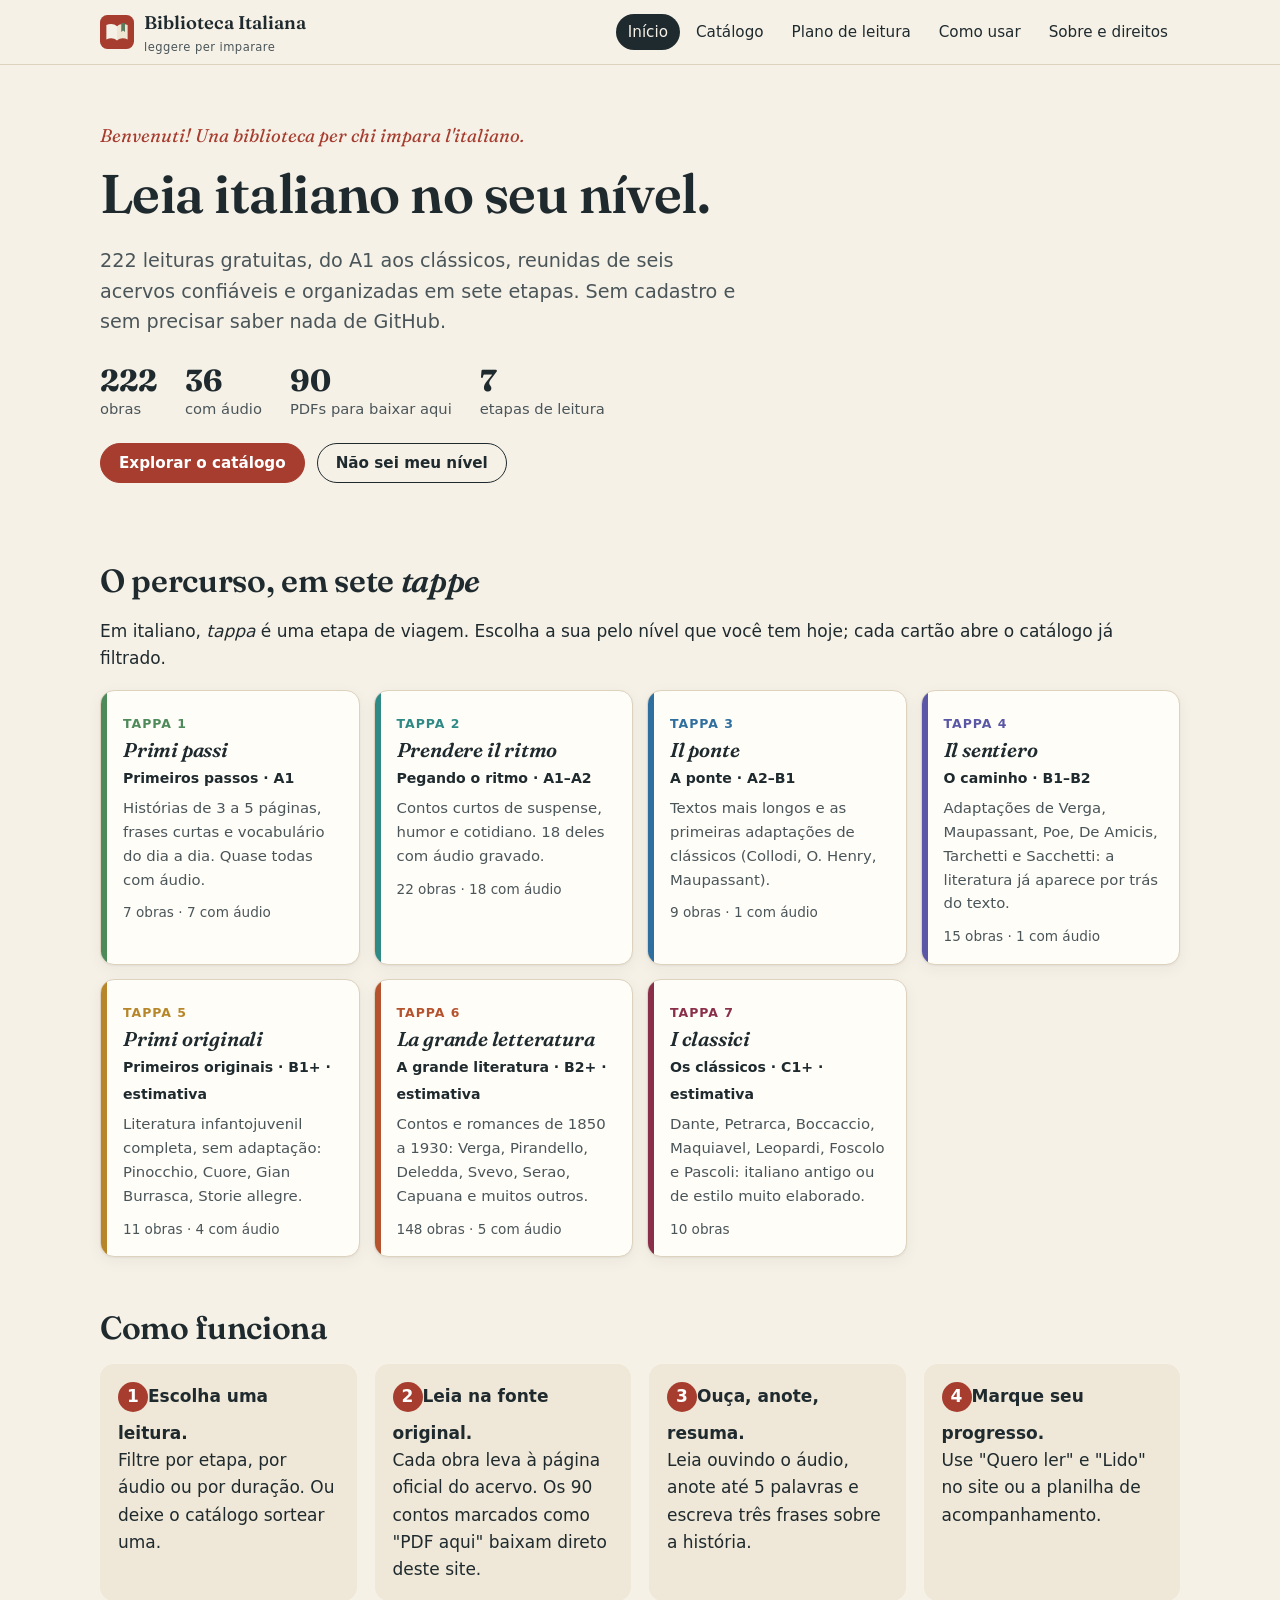
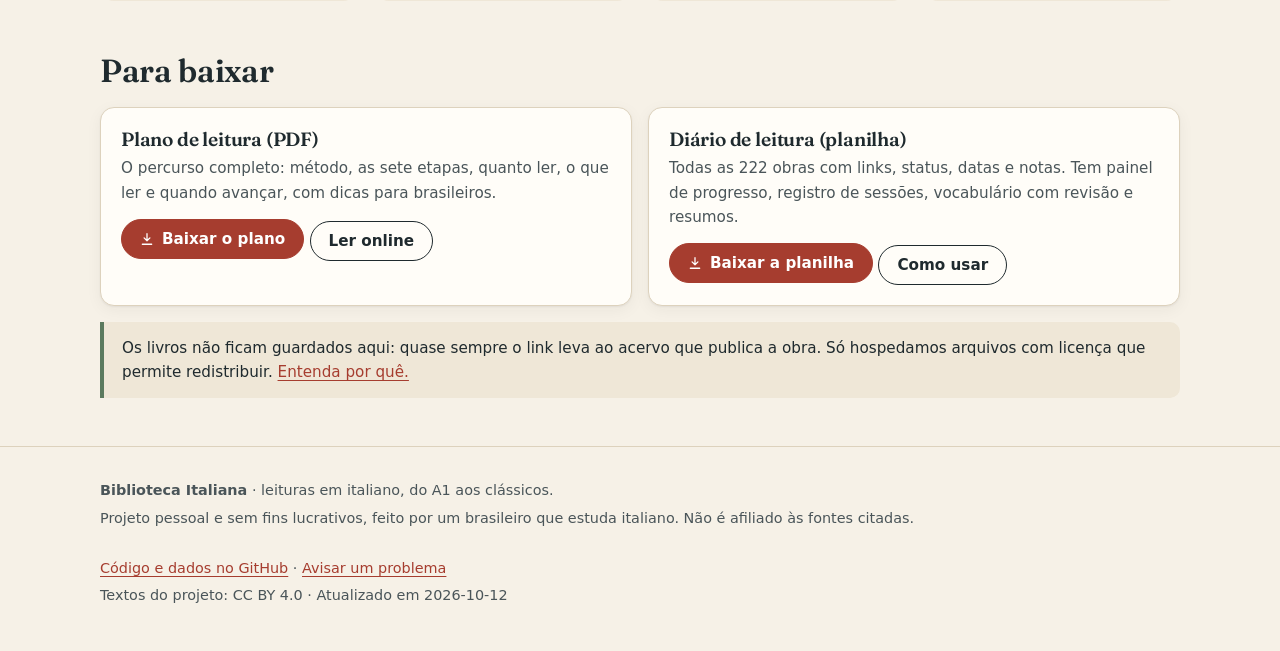
==== docs/index.html @ 82553e92 "feat: launch biblioteca italiana v1 Static catalog site (GitHub Pages, docs/), reading plan PDF, rea" ====
<!doctype html>
<html lang="pt-BR">
<head>
<meta charset="utf-8">
<meta name="viewport" content="width=device-width, initial-scale=1">
<title>Biblioteca Italiana — leituras em italiano por nível, do A1 aos clássicos</title>
<meta name="description" content="222 leituras gratuitas em italiano organizadas por nível (A1 a C1): histórias graduadas com áudio, contos e clássicos. Com plano de leitura em PDF e planilha de acompanhamento.">
<link rel="canonical" href="https://oaleffemanuel.github.io/biblioteca-italiana/">
<meta property="og:type" content="website">
<meta property="og:site_name" content="Biblioteca Italiana">
<meta property="og:title" content="Biblioteca Italiana — leituras em italiano por nível, do A1 aos clássicos">
<meta property="og:description" content="222 leituras gratuitas em italiano organizadas por nível (A1 a C1): histórias graduadas com áudio, contos e clássicos. Com plano de leitura em PDF e planilha de acompanhamento.">
<meta property="og:url" content="https://oaleffemanuel.github.io/biblioteca-italiana/">
<meta property="og:image" content="https://oaleffemanuel.github.io/biblioteca-italiana/assets/og.png">
<meta property="og:locale" content="pt_BR">
<meta name="twitter:card" content="summary_large_image">
<meta name="theme-color" content="#a63d2f">
<link rel="icon" href="assets/favicon.svg" type="image/svg+xml">
<link rel="preconnect" href="https://fonts.googleapis.com">
<link rel="preconnect" href="https://fonts.gstatic.com" crossorigin>
<link href="https://fonts.googleapis.com/css2?family=Fraunces:ital,opsz,wght@0,9..144,500;0,9..144,600;1,9..144,500;1,9..144,600&display=swap" rel="stylesheet">
<link rel="stylesheet" href="assets/style.css?v=58486e6b">
<script type="application/ld+json">{"@context": "https://schema.org", "@type": "WebSite", "name": "Biblioteca Italiana", "url": "https://oaleffemanuel.github.io/biblioteca-italiana/", "inLanguage": "pt-BR", "description": "Catálogo gratuito de leituras em italiano organizadas por nível, do A1 à literatura clássica."}</script>
</head>
<body>
<a class="skip" href="#conteudo">Pular para o conteúdo</a>
<header class="site-header"><div class="wrap">
<a class="brand" href="index.html"><img src="assets/favicon.svg" alt="" width="34" height="34"><span>Biblioteca Italiana<small>leggere per imparare</small></span></a>
<nav class="nav" aria-label="Principal"><a href="index.html" aria-current="page">Início</a><a href="catalogo.html">Catálogo</a><a href="plano.html">Plano de leitura</a><a href="guia.html">Como usar</a><a href="sobre.html">Sobre e direitos</a></nav>
</div></header>
<main id="conteudo">
<section class="hero"><div class="wrap">
<p class="kicker">Benvenuti! Una biblioteca per chi impara l'italiano.</p>
<h1>Leia italiano no seu nível.</h1>
<p class="lead">222 leituras gratuitas, do A1 aos clássicos, reunidas de seis acervos confiáveis e organizadas em sete etapas. Sem cadastro e sem precisar saber nada de GitHub.</p>
<ul class="stats"><li><b>222</b>obras</li><li><b>36</b>com áudio</li><li><b>90</b>PDFs para baixar aqui</li><li><b>7</b>etapas de leitura</li></ul>
<div class="cta"><a class="btn accent" href="catalogo.html">Explorar o catálogo</a><a class="btn ghost" href="plano.html#onde-comecar">Não sei meu nível</a></div>
</div></section>
<section class="wrap"><h2>O percurso, em sete <i>tappe</i></h2>
<p>Em italiano, <i>tappa</i> é uma etapa de viagem. Escolha a sua pelo nível que você tem hoje; cada cartão abre o catálogo já filtrado.</p>
<div class="tappe"><a class="tappa c1" href="catalogo.html?tappa=1"><span class="num">Tappa 1</span><h3>Primi passi</h3><span class="lvl">Primeiros passos · A1</span><p>Histórias de 3 a 5 páginas, frases curtas e vocabulário do dia a dia. Quase todas com áudio.</p><div class="count">7 obras · 7 com áudio</div></a><a class="tappa c2" href="catalogo.html?tappa=2"><span class="num">Tappa 2</span><h3>Prendere il ritmo</h3><span class="lvl">Pegando o ritmo · A1–A2</span><p>Contos curtos de suspense, humor e cotidiano. 18 deles com áudio gravado.</p><div class="count">22 obras · 18 com áudio</div></a><a class="tappa c3" href="catalogo.html?tappa=3"><span class="num">Tappa 3</span><h3>Il ponte</h3><span class="lvl">A ponte · A2–B1</span><p>Textos mais longos e as primeiras adaptações de clássicos (Collodi, O. Henry, Maupassant).</p><div class="count">9 obras · 1 com áudio</div></a><a class="tappa c4" href="catalogo.html?tappa=4"><span class="num">Tappa 4</span><h3>Il sentiero</h3><span class="lvl">O caminho · B1–B2</span><p>Adaptações de Verga, Maupassant, Poe, De Amicis, Tarchetti e Sacchetti: a literatura já aparece por trás do texto.</p><div class="count">15 obras · 1 com áudio</div></a><a class="tappa c5" href="catalogo.html?tappa=5"><span class="num">Tappa 5</span><h3>Primi originali</h3><span class="lvl">Primeiros originais · B1+ · estimativa</span><p>Literatura infantojuvenil completa, sem adaptação: Pinocchio, Cuore, Gian Burrasca, Storie allegre.</p><div class="count">11 obras · 4 com áudio</div></a><a class="tappa c6" href="catalogo.html?tappa=6"><span class="num">Tappa 6</span><h3>La grande letteratura</h3><span class="lvl">A grande literatura · B2+ · estimativa</span><p>Contos e romances de 1850 a 1930: Verga, Pirandello, Deledda, Svevo, Serao, Capuana e muitos outros.</p><div class="count">148 obras · 5 com áudio</div></a><a class="tappa c7" href="catalogo.html?tappa=7"><span class="num">Tappa 7</span><h3>I classici</h3><span class="lvl">Os clássicos · C1+ · estimativa</span><p>Dante, Petrarca, Boccaccio, Maquiavel, Leopardi, Foscolo e Pascoli: italiano antigo ou de estilo muito elaborado.</p><div class="count">10 obras</div></a></div>
</section>
<section class="wrap"><h2>Como funciona</h2>
<ol class="steps">
<li><b>Escolha uma leitura.</b><br>Filtre por etapa, por áudio ou por duração. Ou deixe o catálogo sortear uma.</li>
<li><b>Leia na fonte original.</b><br>Cada obra leva à página oficial do acervo. Os 90 contos marcados como "PDF aqui" baixam direto deste site.</li>
<li><b>Ouça, anote, resuma.</b><br>Leia ouvindo o áudio, anote até 5 palavras e escreva três frases sobre a história.</li>
<li><b>Marque seu progresso.</b><br>Use "Quero ler" e "Lido" no site ou a planilha de acompanhamento.</li>
</ol></section>
<section class="wrap"><h2>Para baixar</h2>
<div class="downloads">
<div class="dl"><h3>Plano de leitura (PDF)</h3><p>O percurso completo: método, as sete etapas, quanto ler, o que ler e quando avançar, com dicas para brasileiros.</p><a class="btn accent" href="downloads/plano-de-leitura-biblioteca-italiana.pdf" download><svg aria-hidden="true" width="14" height="14" viewBox="0 0 24 24" fill="none" stroke="currentColor" stroke-width="2.2" stroke-linecap="round"><path d="M12 3v12m0 0-5-5m5 5 5-5M4 21h16"/></svg> Baixar o plano</a> <a class="btn ghost" href="plano.html">Ler online</a></div>
<div class="dl"><h3>Diário de leitura (planilha)</h3><p>Todas as 222 obras com links, status, datas e notas. Tem painel de progresso, registro de sessões, vocabulário com revisão e resumos.</p><a class="btn accent" href="downloads/diario-de-leitura-biblioteca-italiana.xlsx" download><svg aria-hidden="true" width="14" height="14" viewBox="0 0 24 24" fill="none" stroke="currentColor" stroke-width="2.2" stroke-linecap="round"><path d="M12 3v12m0 0-5-5m5 5 5-5M4 21h16"/></svg> Baixar a planilha</a> <a class="btn ghost" href="guia.html#planilha">Como usar</a></div>
</div>
<p class="note">Os livros não ficam guardados aqui: quase sempre o link leva ao acervo que publica a obra. Só hospedamos arquivos com licença que permite redistribuir. <a href="sobre.html#direitos">Entenda por quê.</a></p>
</section>
</main>
<footer class="site-footer"><div class="wrap">
<div><p><b>Biblioteca Italiana</b> · leituras em italiano, do A1 aos clássicos.</p>
<p>Projeto pessoal e sem fins lucrativos, feito por um brasileiro que estuda italiano. Não é afiliado às fontes citadas.</p></div>
<div><p><a href="https://github.com/oaleffemanuel/biblioteca-italiana">Código e dados no GitHub</a> · <a href="https://github.com/oaleffemanuel/biblioteca-italiana/issues">Avisar um problema</a></p>
<p>Textos do projeto: CC BY 4.0 · Atualizado em 2026-10-12</p></div>
</div></footer>
<script src="assets/app.js?v=58486e6b" defer></script>
</body>
</html>
---- docs/assets/style.css ----
/* Biblioteca Italiana — carta, inchiostro e terracotta */
:root {
  --paper: #f6f1e7;
  --paper-2: #efe7d7;
  --card: #fffdf8;
  --ink: #1f2a2e;
  --ink-2: #4a5559;
  --line: #ddd2bd;
  --accent: #a63d2f;
  --accent-ink: #fff;
  --green: #5b7a5e;
  --ochre: #b8862a;
  --t1: #4f8a5b; --t2: #2f8a86; --t3: #2f6f9f; --t4: #5a58a6;
  --t5: #b8862a; --t6: #b5532f; --t7: #8a2f4a;
  --radius: 14px;
  --shadow: 0 1px 2px rgba(31, 42, 46, .06), 0 4px 16px rgba(31, 42, 46, .05);
  --serif: "Fraunces", "Iowan Old Style", Georgia, "Times New Roman", serif;
  --sans: system-ui, -apple-system, "Segoe UI", Roboto, "Helvetica Neue", Arial, sans-serif;
  color-scheme: light;
}
@media (prefers-color-scheme: dark) {
  :root {
    --paper: #171c1e; --paper-2: #1e2528; --card: #222a2d; --ink: #ece6da; --ink-2: #b4ada1;
    --line: #36403f; --accent: #e07a5f; --accent-ink: #1a1a1a; --green: #8fb293;
    --t1: #7cc08a; --t2: #5cc2bd; --t3: #6aa8d8; --t4: #9b98e0; --t5: #e0b45a; --t6: #e88a63; --t7: #d77a96;
    color-scheme: dark;
  }
}
* { box-sizing: border-box; }
[hidden] { display: none !important; }
html { scroll-behavior: smooth; }
body { margin: 0; background: var(--paper); color: var(--ink); font: 17px/1.6 var(--sans); -webkit-font-smoothing: antialiased; }
img, svg { max-width: 100%; }
a { color: var(--accent); text-underline-offset: 3px; }
a:hover { text-decoration-thickness: 2px; }
:focus-visible { outline: 3px solid var(--ochre); outline-offset: 2px; border-radius: 6px; }
h1, h2, h3 { font-family: var(--serif); line-height: 1.2; font-weight: 600; letter-spacing: -.01em; }
h1 { font-size: clamp(2.1rem, 5vw, 3.4rem); margin: .2em 0 .3em; }
h2 { font-size: clamp(1.5rem, 3vw, 2rem); margin: 1.6em 0 .5em; }
h3 { font-size: 1.2rem; margin: 0 0 .25em; }
.wrap { max-width: 1120px; margin: 0 auto; padding-inline: 20px; }
.narrow { max-width: 760px; }
.skip { position: absolute; left: -999px; top: 8px; background: var(--ink); color: var(--paper); padding: 8px 14px; border-radius: 8px; z-index: 10; }
.skip:focus { left: 8px; }

/* cabeçalho */
.site-header { border-bottom: 1px solid var(--line); background: color-mix(in srgb, var(--paper) 92%, transparent); position: sticky; top: 0; z-index: 5; backdrop-filter: blur(8px); }
.site-header .wrap { display: flex; align-items: center; gap: 18px; min-height: 64px; flex-wrap: wrap; }
.brand { display: flex; align-items: center; gap: 10px; color: var(--ink); text-decoration: none; font-family: var(--serif); font-weight: 600; font-size: 1.15rem; }
.brand img { width: 34px; height: 34px; }
.brand small { display: block; font-family: var(--sans); font-weight: 400; font-size: .72rem; color: var(--ink-2); letter-spacing: .04em; }
.nav { display: flex; gap: 4px; margin-left: auto; flex-wrap: wrap; }
.nav a { color: var(--ink); text-decoration: none; padding: 6px 12px; border-radius: 999px; font-size: .95rem; }
.nav a:hover { background: var(--paper-2); }
.nav a[aria-current="page"] { background: var(--ink); color: var(--paper); }

/* hero */
.hero { padding: 56px 0 28px; }
.hero .kicker { font-family: var(--serif); font-style: italic; color: var(--accent); font-size: 1.15rem; margin: 0; }
.hero p.lead { font-size: 1.2rem; color: var(--ink-2); max-width: 640px; }
.stats { display: flex; gap: 28px; flex-wrap: wrap; margin: 26px 0 8px; padding: 0; list-style: none; }
.stats li { font-size: .92rem; color: var(--ink-2); }
.stats b { display: block; font-family: var(--serif); font-size: 1.9rem; color: var(--ink); line-height: 1.1; }
.cta { display: flex; gap: 12px; flex-wrap: wrap; margin-top: 22px; }
.btn { display: inline-flex; align-items: center; gap: 8px; padding: 10px 18px; border-radius: 999px; border: 1px solid var(--ink); background: var(--ink); color: var(--paper); text-decoration: none; font: 600 .95rem var(--sans); cursor: pointer; }
.btn:hover { filter: brightness(1.15); }
.btn.ghost { background: transparent; color: var(--ink); }
.btn.accent { background: var(--accent); border-color: var(--accent); color: var(--accent-ink); }
.btn.small { padding: 6px 12px; font-size: .85rem; }

/* tappe (o percurso) */
.tappe { display: grid; grid-template-columns: repeat(auto-fill, minmax(240px, 1fr)); gap: 14px; margin: 18px 0; }
.tappa { position: relative; display: block; padding: 18px 18px 16px 22px; background: var(--card); border: 1px solid var(--line); border-radius: var(--radius); text-decoration: none; color: var(--ink); box-shadow: var(--shadow); overflow: hidden; transition: transform .15s; }
.tappa::before { content: ""; position: absolute; left: 0; top: 0; bottom: 0; width: 6px; background: var(--c); }
.tappa:hover { transform: translateY(-2px); }
.tappa .num { font: 600 .78rem var(--sans); letter-spacing: .08em; text-transform: uppercase; color: var(--c); }
.tappa h3 { font-size: 1.25rem; margin: 2px 0 2px; font-style: italic; }
.tappa .lvl { font-size: .88rem; font-weight: 600; }
.tappa p { margin: .4em 0 0; font-size: .93rem; color: var(--ink-2); }
.tappa .count { margin-top: 10px; font-size: .85rem; color: var(--ink-2); }
.c1 { --c: var(--t1); } .c2 { --c: var(--t2); } .c3 { --c: var(--t3); } .c4 { --c: var(--t4); }
.c5 { --c: var(--t5); } .c6 { --c: var(--t6); } .c7 { --c: var(--t7); }

.steps { display: grid; grid-template-columns: repeat(auto-fit, minmax(220px, 1fr)); gap: 18px; counter-reset: s; padding: 0; list-style: none; }
.steps li { background: var(--paper-2); border-radius: var(--radius); padding: 18px; }
.steps li::before { counter-increment: s; content: counter(s); display: inline-grid; place-items: center; width: 30px; height: 30px; border-radius: 50%; background: var(--accent); color: var(--accent-ink); font-weight: 700; margin-bottom: 8px; }
.downloads { display: grid; grid-template-columns: repeat(auto-fit, minmax(280px, 1fr)); gap: 16px; }
.dl { background: var(--card); border: 1px solid var(--line); border-radius: var(--radius); padding: 20px; box-shadow: var(--shadow); }
.dl h3 { margin-bottom: .3em; }
.dl p { margin: 0 0 14px; color: var(--ink-2); font-size: .95rem; }
.note { background: var(--paper-2); border-left: 4px solid var(--green); padding: 14px 18px; border-radius: 0 10px 10px 0; font-size: .95rem; }
.note.warn { border-color: var(--ochre); }

/* catálogo */
.filters { position: sticky; top: 64px; z-index: 4; background: var(--paper); padding: 14px 0 10px; border-bottom: 1px solid var(--line); }
.search { display: flex; gap: 10px; flex-wrap: wrap; align-items: center; }
.search input[type=search] { flex: 1 1 260px; padding: 11px 16px; border-radius: 999px; border: 1px solid var(--line); background: var(--card); color: var(--ink); font: inherit; }
.search select { padding: 10px 12px; border-radius: 999px; border: 1px solid var(--line); background: var(--card); color: var(--ink); font: inherit; font-size: .92rem; }
.chips { display: flex; gap: 6px; flex-wrap: wrap; margin-top: 10px; }
.chip-btn { border: 1px solid var(--line); background: var(--card); color: var(--ink); padding: 5px 12px; border-radius: 999px; font: 500 .86rem var(--sans); cursor: pointer; }
.chip-btn[aria-pressed="true"] { background: var(--c, var(--ink)); border-color: var(--c, var(--ink)); color: var(--paper); }
.toggles { display: flex; gap: 16px; flex-wrap: wrap; margin-top: 8px; font-size: .9rem; color: var(--ink-2); align-items: center; }
.toggles label { display: inline-flex; gap: 6px; align-items: center; cursor: pointer; }
.result-bar { display: flex; justify-content: space-between; align-items: center; gap: 12px; flex-wrap: wrap; margin: 14px 0; color: var(--ink-2); font-size: .92rem; }
.grid { display: grid; grid-template-columns: repeat(auto-fill, minmax(300px, 1fr)); gap: 14px; padding-bottom: 40px; }
.obra { background: var(--card); border: 1px solid var(--line); border-radius: var(--radius); padding: 16px 16px 14px; display: flex; flex-direction: column; gap: 6px; box-shadow: var(--shadow); }
.obra.flash { outline: 3px solid var(--ochre); }
.obra .top { display: flex; gap: 6px; flex-wrap: wrap; align-items: center; }
.tag { display: inline-flex; align-items: center; gap: 4px; font-size: .76rem; font-weight: 600; padding: 2px 9px; border-radius: 999px; background: var(--paper-2); color: var(--ink-2); }
.tag.t { background: var(--c); color: var(--paper); }
.tag.audio { color: var(--green); }
.tag.dl-tag { color: var(--accent); }
.obra h3 { margin-top: 2px; }
.obra .autor { margin: 0; color: var(--ink-2); font-size: .93rem; }
.obra .meta { margin: 0; font-size: .85rem; color: var(--ink-2); }
.obra .acts { display: flex; gap: 8px; flex-wrap: wrap; margin-top: auto; padding-top: 8px; align-items: center; }
.mark { border: 1px solid var(--line); background: transparent; color: var(--ink-2); border-radius: 999px; padding: 5px 10px; font: 500 .82rem var(--sans); cursor: pointer; }
.mark[aria-pressed="true"] { background: var(--green); border-color: var(--green); color: var(--paper); }
.mark.want[aria-pressed="true"] { background: var(--ochre); border-color: var(--ochre); }
.empty { text-align: center; padding: 40px; color: var(--ink-2); }
.verify { font-size: .8rem; color: var(--ochre); margin: 0; }

/* plano / texto longo */
.prose h2 { border-top: 1px solid var(--line); padding-top: 1.1em; }
.prose table { width: 100%; border-collapse: collapse; font-size: .93rem; margin: 10px 0 18px; }
.prose th, .prose td { text-align: left; padding: 7px 10px; border-bottom: 1px solid var(--line); vertical-align: top; }
.prose th { font-size: .8rem; text-transform: uppercase; letter-spacing: .05em; color: var(--ink-2); }
.table-scroll { overflow-x: auto; }
.tappa-head { display: flex; align-items: baseline; gap: 12px; flex-wrap: wrap; }
.tappa-head .tag { font-size: .85rem; }
.box { background: var(--card); border: 1px solid var(--line); border-radius: var(--radius); padding: 16px 20px; margin: 14px 0; }
.two { display: grid; grid-template-columns: repeat(auto-fit, minmax(260px, 1fr)); gap: 14px; }
details { background: var(--card); border: 1px solid var(--line); border-radius: 10px; padding: 12px 16px; margin: 8px 0; }
summary { cursor: pointer; font-weight: 600; }

footer.site-footer { border-top: 1px solid var(--line); margin-top: 48px; padding: 28px 0 40px; color: var(--ink-2); font-size: .9rem; }
footer .wrap { display: flex; justify-content: space-between; gap: 18px; flex-wrap: wrap; }
footer p { margin: .3em 0; }

@media (max-width: 640px) {
  body { font-size: 16px; }
  .site-header { position: static; }
  .filters { top: 0; }
  .nav { margin-left: 0; width: 100%; overflow-x: auto; flex-wrap: nowrap; padding-bottom: 8px; }
  .hero { padding-top: 32px; }
}
@media (prefers-reduced-motion: reduce) { * { transition: none !important; scroll-behavior: auto !important; } }
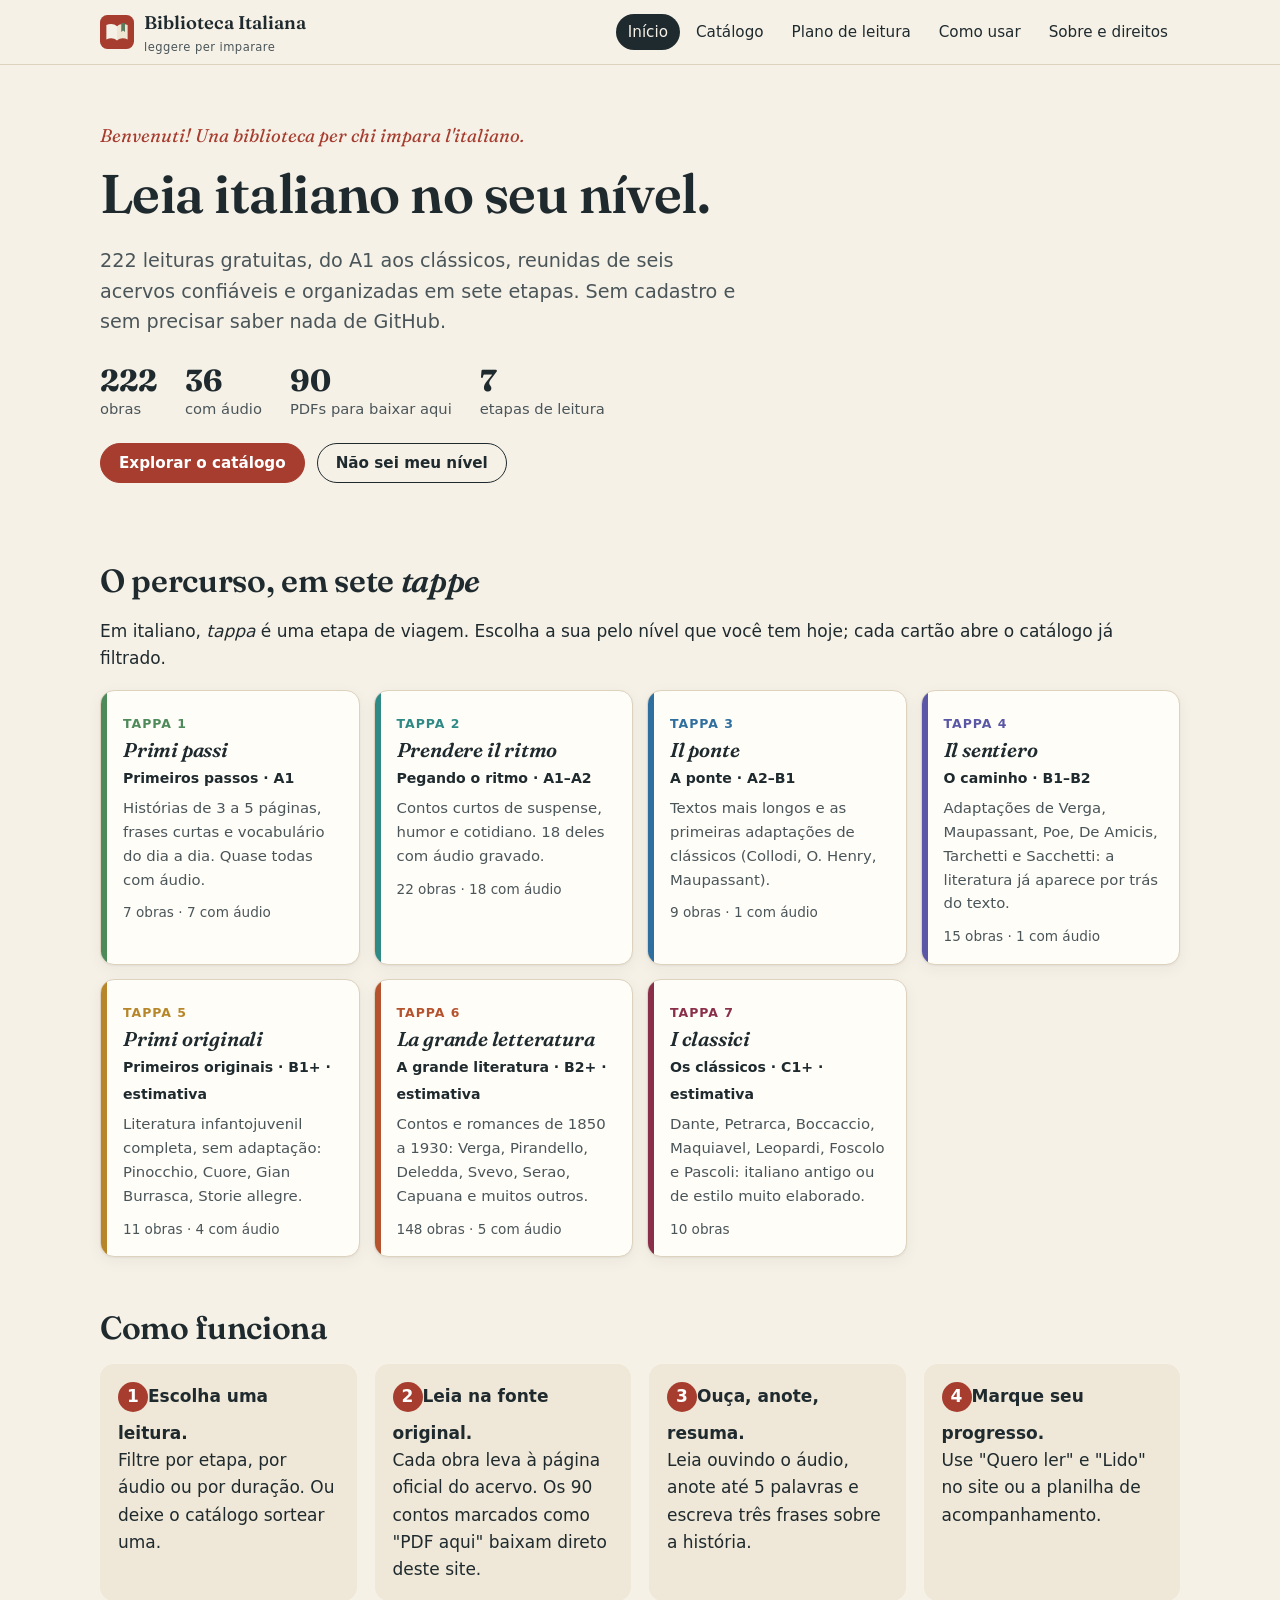
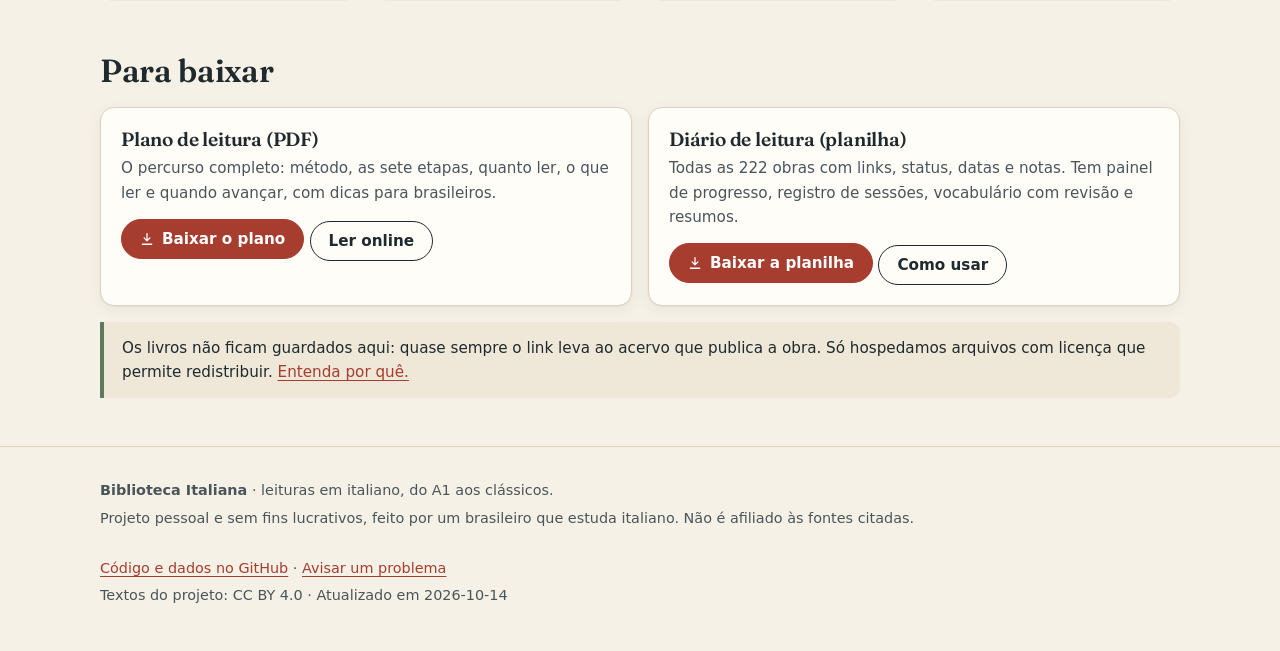
==== commit 25ffff80: "fix(mobile): menu, filtros recolhíveis e rolagem do catálogo No celular, o bloco de filtros era stic" ====
--- a/docs/index.html
+++ b/docs/index.html
@@ -6,11 +6,11 @@
 <title>Biblioteca Italiana — leituras em italiano por nível, do A1 aos clássicos</title>
 <meta name="description" content="222 leituras gratuitas em italiano organizadas por nível (A1 a C1): histórias graduadas com áudio, contos e clássicos. Com plano de leitura em PDF e planilha de acompanhamento.">
 <link rel="canonical" href="https://oaleffemanuel.github.io/biblioteca-italiana/">
+<meta property="og:url" content="https://oaleffemanuel.github.io/biblioteca-italiana/">
 <meta property="og:type" content="website">
 <meta property="og:site_name" content="Biblioteca Italiana">
 <meta property="og:title" content="Biblioteca Italiana — leituras em italiano por nível, do A1 aos clássicos">
 <meta property="og:description" content="222 leituras gratuitas em italiano organizadas por nível (A1 a C1): histórias graduadas com áudio, contos e clássicos. Com plano de leitura em PDF e planilha de acompanhamento.">
-<meta property="og:url" content="https://oaleffemanuel.github.io/biblioteca-italiana/">
 <meta property="og:image" content="https://oaleffemanuel.github.io/biblioteca-italiana/assets/og.png">
 <meta property="og:locale" content="pt_BR">
 <meta name="twitter:card" content="summary_large_image">
@@ -19,14 +19,15 @@
 <link rel="preconnect" href="https://fonts.googleapis.com">
 <link rel="preconnect" href="https://fonts.gstatic.com" crossorigin>
 <link href="https://fonts.googleapis.com/css2?family=Fraunces:ital,opsz,wght@0,9..144,500;0,9..144,600;1,9..144,500;1,9..144,600&display=swap" rel="stylesheet">
-<link rel="stylesheet" href="assets/style.css?v=58486e6b">
+<link rel="stylesheet" href="assets/style.css?v=c2ec0303">
 <script type="application/ld+json">{"@context": "https://schema.org", "@type": "WebSite", "name": "Biblioteca Italiana", "url": "https://oaleffemanuel.github.io/biblioteca-italiana/", "inLanguage": "pt-BR", "description": "Catálogo gratuito de leituras em italiano organizadas por nível, do A1 à literatura clássica."}</script>
 </head>
 <body>
 <a class="skip" href="#conteudo">Pular para o conteúdo</a>
 <header class="site-header"><div class="wrap">
-<a class="brand" href="index.html"><img src="assets/favicon.svg" alt="" width="34" height="34"><span>Biblioteca Italiana<small>leggere per imparare</small></span></a>
-<nav class="nav" aria-label="Principal"><a href="index.html" aria-current="page">Início</a><a href="catalogo.html">Catálogo</a><a href="plano.html">Plano de leitura</a><a href="guia.html">Como usar</a><a href="sobre.html">Sobre e direitos</a></nav>
+<a class="brand" href="./"><img src="assets/favicon.svg" alt="" width="34" height="34"><span>Biblioteca Italiana<small>leggere per imparare</small></span></a>
+<button class="nav-toggle" type="button" id="nav-toggle" aria-expanded="false" aria-controls="menu" hidden>Menu</button>
+<nav class="nav" id="menu" aria-label="Principal"><a href="./" aria-current="page">Início</a><a href="catalogo.html">Catálogo</a><a href="plano.html">Plano de leitura</a><a href="guia.html">Como usar</a><a href="sobre.html">Sobre e direitos</a></nav>
 </div></header>
 <main id="conteudo">
 <section class="hero"><div class="wrap">
@@ -59,8 +60,8 @@
 <div><p><b>Biblioteca Italiana</b> · leituras em italiano, do A1 aos clássicos.</p>
 <p>Projeto pessoal e sem fins lucrativos, feito por um brasileiro que estuda italiano. Não é afiliado às fontes citadas.</p></div>
 <div><p><a href="https://github.com/oaleffemanuel/biblioteca-italiana">Código e dados no GitHub</a> · <a href="https://github.com/oaleffemanuel/biblioteca-italiana/issues">Avisar um problema</a></p>
-<p>Textos do projeto: CC BY 4.0 · Atualizado em 2026-10-12</p></div>
+<p>Textos do projeto: CC BY 4.0 · Atualizado em 2026-10-14</p></div>
 </div></footer>
-<script src="assets/app.js?v=58486e6b" defer></script>
+<script src="assets/app.js?v=c2ec0303" defer></script>
 </body>
 </html>
--- a/docs/assets/style.css
+++ b/docs/assets/style.css
@@ -31,6 +31,7 @@
 html { scroll-behavior: smooth; }
 body { margin: 0; background: var(--paper); color: var(--ink); font: 17px/1.6 var(--sans); -webkit-font-smoothing: antialiased; }
 img, svg { max-width: 100%; }
+p, li, td, th, h1, h2, h3 { overflow-wrap: break-word; }
 a { color: var(--accent); text-underline-offset: 3px; }
 a:hover { text-decoration-thickness: 2px; }
 :focus-visible { outline: 3px solid var(--ochre); outline-offset: 2px; border-radius: 6px; }
@@ -53,6 +54,7 @@
 .nav a { color: var(--ink); text-decoration: none; padding: 6px 12px; border-radius: 999px; font-size: .95rem; }
 .nav a:hover { background: var(--paper-2); }
 .nav a[aria-current="page"] { background: var(--ink); color: var(--paper); }
+.nav-toggle, .filters-toggle { display: none; }
 
 /* hero */
 .hero { padding: 56px 0 28px; }
@@ -69,7 +71,7 @@
 .btn.small { padding: 6px 12px; font-size: .85rem; }
 
 /* tappe (o percurso) */
-.tappe { display: grid; grid-template-columns: repeat(auto-fill, minmax(240px, 1fr)); gap: 14px; margin: 18px 0; }
+.tappe { display: grid; grid-template-columns: repeat(auto-fill, minmax(min(240px, 100%), 1fr)); gap: 14px; margin: 18px 0; }
 .tappa { position: relative; display: block; padding: 18px 18px 16px 22px; background: var(--card); border: 1px solid var(--line); border-radius: var(--radius); text-decoration: none; color: var(--ink); box-shadow: var(--shadow); overflow: hidden; transition: transform .15s; }
 .tappa::before { content: ""; position: absolute; left: 0; top: 0; bottom: 0; width: 6px; background: var(--c); }
 .tappa:hover { transform: translateY(-2px); }
@@ -81,10 +83,10 @@
 .c1 { --c: var(--t1); } .c2 { --c: var(--t2); } .c3 { --c: var(--t3); } .c4 { --c: var(--t4); }
 .c5 { --c: var(--t5); } .c6 { --c: var(--t6); } .c7 { --c: var(--t7); }
 
-.steps { display: grid; grid-template-columns: repeat(auto-fit, minmax(220px, 1fr)); gap: 18px; counter-reset: s; padding: 0; list-style: none; }
+.steps { display: grid; grid-template-columns: repeat(auto-fit, minmax(min(220px, 100%), 1fr)); gap: 18px; counter-reset: s; padding: 0; list-style: none; }
 .steps li { background: var(--paper-2); border-radius: var(--radius); padding: 18px; }
 .steps li::before { counter-increment: s; content: counter(s); display: inline-grid; place-items: center; width: 30px; height: 30px; border-radius: 50%; background: var(--accent); color: var(--accent-ink); font-weight: 700; margin-bottom: 8px; }
-.downloads { display: grid; grid-template-columns: repeat(auto-fit, minmax(280px, 1fr)); gap: 16px; }
+.downloads { display: grid; grid-template-columns: repeat(auto-fit, minmax(min(280px, 100%), 1fr)); gap: 16px; }
 .dl { background: var(--card); border: 1px solid var(--line); border-radius: var(--radius); padding: 20px; box-shadow: var(--shadow); }
 .dl h3 { margin-bottom: .3em; }
 .dl p { margin: 0 0 14px; color: var(--ink-2); font-size: .95rem; }
@@ -102,7 +104,7 @@
 .toggles { display: flex; gap: 16px; flex-wrap: wrap; margin-top: 8px; font-size: .9rem; color: var(--ink-2); align-items: center; }
 .toggles label { display: inline-flex; gap: 6px; align-items: center; cursor: pointer; }
 .result-bar { display: flex; justify-content: space-between; align-items: center; gap: 12px; flex-wrap: wrap; margin: 14px 0; color: var(--ink-2); font-size: .92rem; }
-.grid { display: grid; grid-template-columns: repeat(auto-fill, minmax(300px, 1fr)); gap: 14px; padding-bottom: 40px; }
+.grid { display: grid; grid-template-columns: repeat(auto-fill, minmax(min(300px, 100%), 1fr)); gap: 14px; padding-bottom: 40px; }
 .obra { background: var(--card); border: 1px solid var(--line); border-radius: var(--radius); padding: 16px 16px 14px; display: flex; flex-direction: column; gap: 6px; box-shadow: var(--shadow); }
 .obra.flash { outline: 3px solid var(--ochre); }
 .obra .top { display: flex; gap: 6px; flex-wrap: wrap; align-items: center; }
@@ -129,7 +131,7 @@
 .tappa-head { display: flex; align-items: baseline; gap: 12px; flex-wrap: wrap; }
 .tappa-head .tag { font-size: .85rem; }
 .box { background: var(--card); border: 1px solid var(--line); border-radius: var(--radius); padding: 16px 20px; margin: 14px 0; }
-.two { display: grid; grid-template-columns: repeat(auto-fit, minmax(260px, 1fr)); gap: 14px; }
+.two { display: grid; grid-template-columns: repeat(auto-fit, minmax(min(260px, 100%), 1fr)); gap: 14px; }
 details { background: var(--card); border: 1px solid var(--line); border-radius: 10px; padding: 12px 16px; margin: 8px 0; }
 summary { cursor: pointer; font-weight: 600; }
 
@@ -137,11 +139,40 @@
 footer .wrap { display: flex; justify-content: space-between; gap: 18px; flex-wrap: wrap; }
 footer p { margin: .3em 0; }
 
+/* toque: sem efeito de hover preso e sem animação de elevação */
+@media (hover: none) { .tappa:hover { transform: none; } }
+
+/* telas estreitas: menu em lista, filtros fora do fluxo fixo, alvos de toque de 40 px ou mais */
 @media (max-width: 640px) {
   body { font-size: 16px; }
-  .site-header { position: static; }
-  .filters { top: 0; }
-  .nav { margin-left: 0; width: 100%; overflow-x: auto; flex-wrap: nowrap; padding-bottom: 8px; }
+  .wrap { padding-inline: 16px; }
+  .site-header { position: static; backdrop-filter: none; }
+  .site-header .wrap { gap: 10px; min-height: 60px; }
+  .brand { flex: 1; min-width: 0; font-size: 1.05rem; }
+  .nav-toggle { display: inline-flex; align-items: center; justify-content: center; min-height: 44px; min-width: 44px; padding: 0 14px; border: 1px solid var(--line); border-radius: var(--radius); background: var(--card); color: var(--ink); font: 600 .95rem var(--sans); cursor: pointer; }
+  .nav-toggle[aria-expanded="true"] { background: var(--ink); color: var(--paper); border-color: var(--ink); }
+  .nav { width: 100%; margin: 0 0 10px; flex-direction: column; gap: 0; border: 1px solid var(--line); border-radius: var(--radius); background: var(--card); overflow: hidden; }
+  .nav.closed { display: none; }
+  .nav a { display: block; padding: 13px 16px; min-height: 48px; border-radius: 0; border-top: 1px solid var(--line); font-size: 1rem; }
+  .nav a:first-child { border-top: 0; }
+  .nav a:hover { background: var(--paper-2); }
+  .nav a[aria-current="page"] { background: var(--paper-2); color: var(--ink); font-weight: 600; box-shadow: inset 4px 0 var(--accent); }
   .hero { padding-top: 32px; }
+  .stats { gap: 18px 24px; }
+  .btn { min-height: 44px; }
+  .btn.small, .mark { min-height: 40px; padding: 8px 14px; }
+  .filters { position: static; padding: 12px 0 10px; }
+  .search input[type=search] { flex: 1 1 100%; min-height: 44px; }
+  .search select { flex: 1 1 40%; min-height: 44px; }
+  .filters-toggle { display: inline-flex; align-items: center; justify-content: center; width: 100%; min-height: 44px; margin-top: 10px; padding: 0 14px; border: 1px solid var(--line); border-radius: 999px; background: var(--card); color: var(--ink); font: 600 .92rem var(--sans); cursor: pointer; }
+  .filters-toggle[aria-expanded="true"] { background: var(--paper-2); }
+  .filters-more.closed { display: none; }
+  .chip-btn { min-height: 40px; padding: 8px 14px; }
+  .toggles { gap: 8px 16px; }
+  .toggles label { min-height: 40px; }
+  .toggles input[type=checkbox] { width: 20px; height: 20px; margin: 0; }
+  .result-bar { align-items: flex-start; }
+  .result-bar > span:last-child { display: flex; gap: 8px; flex-wrap: wrap; }
+  .obra .acts { gap: 8px; }
 }
 @media (prefers-reduced-motion: reduce) { * { transition: none !important; scroll-behavior: auto !important; } }
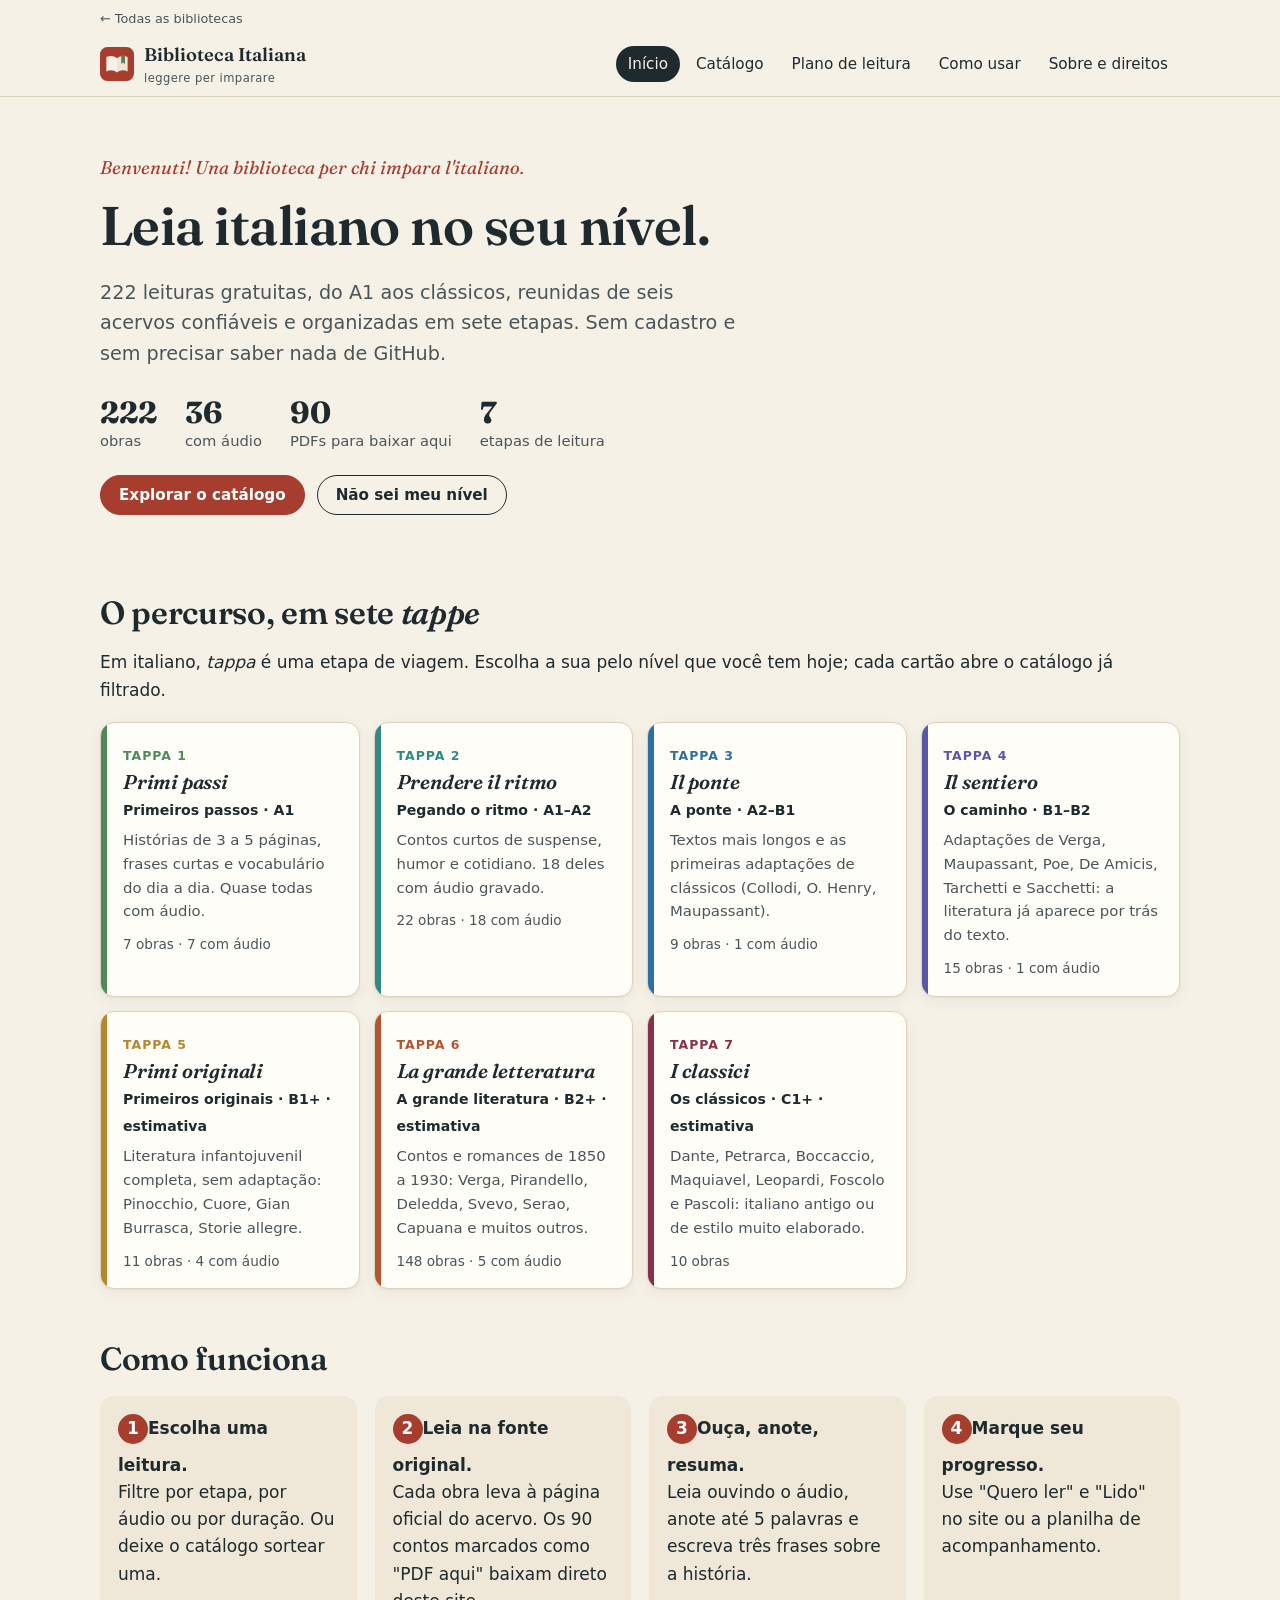
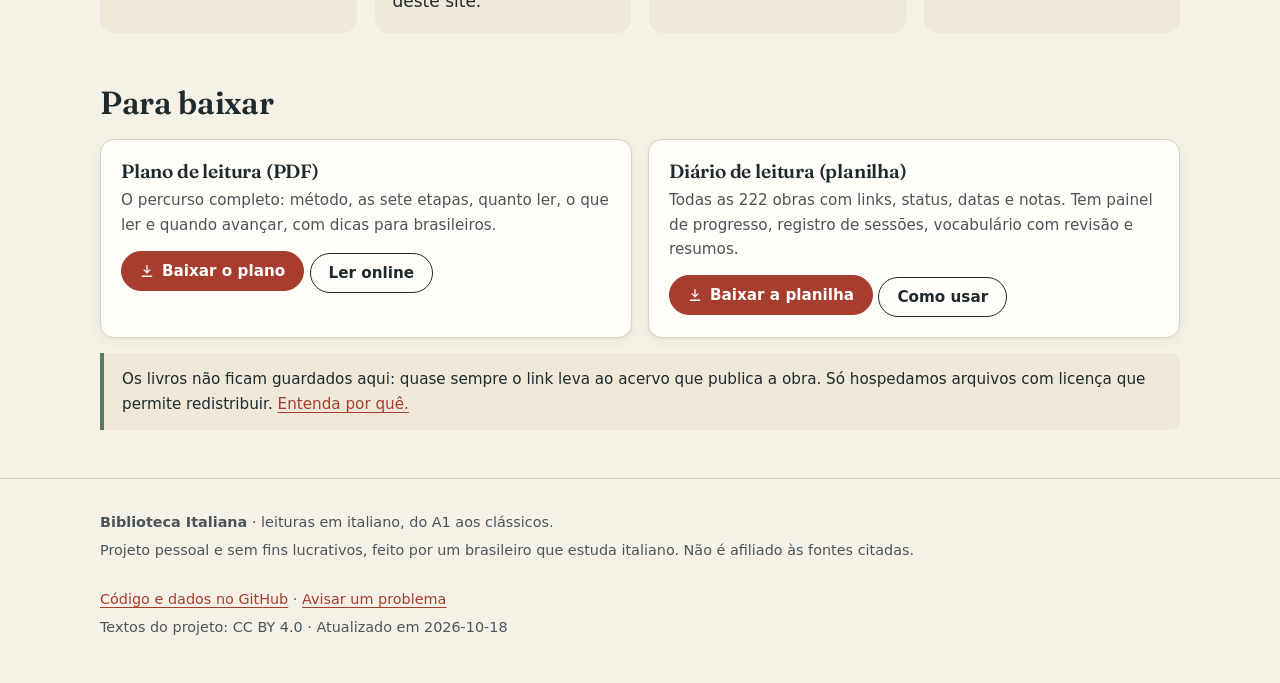
==== commit e62d6ba4: "feat(nav): link to the libraries portal Add a discreet '← Todas as bibliotecas' link to https://lg.k" ====
--- a/docs/index.html
+++ b/docs/index.html
@@ -19,12 +19,14 @@
 <link rel="preconnect" href="https://fonts.googleapis.com">
 <link rel="preconnect" href="https://fonts.gstatic.com" crossorigin>
 <link href="https://fonts.googleapis.com/css2?family=Fraunces:ital,opsz,wght@0,9..144,500;0,9..144,600;1,9..144,500;1,9..144,600&display=swap" rel="stylesheet">
-<link rel="stylesheet" href="assets/style.css?v=c2ec0303">
+<link rel="stylesheet" href="assets/style.css?v=39a68578">
 <script type="application/ld+json">{"@context": "https://schema.org", "@type": "WebSite", "name": "Biblioteca Italiana", "url": "https://oaleffemanuel.github.io/biblioteca-italiana/", "inLanguage": "pt-BR", "description": "Catálogo gratuito de leituras em italiano organizadas por nível, do A1 à literatura clássica."}</script>
 </head>
 <body>
 <a class="skip" href="#conteudo">Pular para o conteúdo</a>
-<header class="site-header"><div class="wrap">
+<header class="site-header">
+<div class="eco"><a href="https://lg.korium.co/">← Todas as bibliotecas</a></div>
+<div class="wrap">
 <a class="brand" href="./"><img src="assets/favicon.svg" alt="" width="34" height="34"><span>Biblioteca Italiana<small>leggere per imparare</small></span></a>
 <button class="nav-toggle" type="button" id="nav-toggle" aria-expanded="false" aria-controls="menu" hidden>Menu</button>
 <nav class="nav" id="menu" aria-label="Principal"><a href="./" aria-current="page">Início</a><a href="catalogo.html">Catálogo</a><a href="plano.html">Plano de leitura</a><a href="guia.html">Como usar</a><a href="sobre.html">Sobre e direitos</a></nav>
@@ -60,8 +62,8 @@
 <div><p><b>Biblioteca Italiana</b> · leituras em italiano, do A1 aos clássicos.</p>
 <p>Projeto pessoal e sem fins lucrativos, feito por um brasileiro que estuda italiano. Não é afiliado às fontes citadas.</p></div>
 <div><p><a href="https://github.com/oaleffemanuel/biblioteca-italiana">Código e dados no GitHub</a> · <a href="https://github.com/oaleffemanuel/biblioteca-italiana/issues">Avisar um problema</a></p>
-<p>Textos do projeto: CC BY 4.0 · Atualizado em 2026-10-14</p></div>
+<p>Textos do projeto: CC BY 4.0 · Atualizado em 2026-10-18</p></div>
 </div></footer>
-<script src="assets/app.js?v=c2ec0303" defer></script>
+<script src="assets/app.js?v=39a68578" defer></script>
 </body>
 </html>
--- a/docs/assets/style.css
+++ b/docs/assets/style.css
@@ -45,7 +45,7 @@
 .skip:focus { left: 8px; }
 
 /* cabeçalho */
-.site-header { border-bottom: 1px solid var(--line); background: color-mix(in srgb, var(--paper) 92%, transparent); position: sticky; top: 0; z-index: 5; backdrop-filter: blur(8px); }
+.site-header { border-bottom: 1px solid var(--line); background: color-mix(in srgb, var(--paper) 92%, transparent); position: sticky; top: calc(-1 * var(--eco, 0px)); z-index: 5; backdrop-filter: blur(8px); }
 .site-header .wrap { display: flex; align-items: center; gap: 18px; min-height: 64px; flex-wrap: wrap; }
 .brand { display: flex; align-items: center; gap: 10px; color: var(--ink); text-decoration: none; font-family: var(--serif); font-weight: 600; font-size: 1.15rem; }
 .brand img { width: 34px; height: 34px; }
@@ -55,6 +55,10 @@
 .nav a:hover { background: var(--paper-2); }
 .nav a[aria-current="page"] { background: var(--ink); color: var(--paper); }
 .nav-toggle, .filters-toggle { display: none; }
+/* ligação com o portal das bibliotecas */
+.eco { max-width: 1120px; margin: 0 auto; padding: 6px 20px 0; font-size: .8rem; line-height: 1.4; }
+.eco a { display: inline-block; padding: 4px 0; color: var(--ink-2); text-decoration: none; }
+.eco a:hover { color: var(--accent); text-decoration: underline; }
 
 /* hero */
 .hero { padding: 56px 0 28px; }
@@ -94,7 +98,7 @@
 .note.warn { border-color: var(--ochre); }
 
 /* catálogo */
-.filters { position: sticky; top: 64px; z-index: 4; background: var(--paper); padding: 14px 0 10px; border-bottom: 1px solid var(--line); }
+.filters { position: sticky; top: var(--topo, 64px); z-index: 4; background: var(--paper); padding: 14px 0 10px; border-bottom: 1px solid var(--line); }
 .search { display: flex; gap: 10px; flex-wrap: wrap; align-items: center; }
 .search input[type=search] { flex: 1 1 260px; padding: 11px 16px; border-radius: 999px; border: 1px solid var(--line); background: var(--card); color: var(--ink); font: inherit; }
 .search select { padding: 10px 12px; border-radius: 999px; border: 1px solid var(--line); background: var(--card); color: var(--ink); font: inherit; font-size: .92rem; }
@@ -139,6 +143,9 @@
 footer .wrap { display: flex; justify-content: space-between; gap: 18px; flex-wrap: wrap; }
 footer p { margin: .3em 0; }
 
+/* telas baixas (celular deitado): cabeçalho e filtros fixos cobririam toda a tela */
+@media (max-height: 600px) { .site-header, .filters { position: static; } }
+
 /* toque: sem efeito de hover preso e sem animação de elevação */
 @media (hover: none) { .tappa:hover { transform: none; } }
 
@@ -146,6 +153,8 @@
 @media (max-width: 640px) {
   body { font-size: 16px; }
   .wrap { padding-inline: 16px; }
+  .eco { padding: 4px 16px 0; }
+  .eco a { padding: 8px 0 2px; }
   .site-header { position: static; backdrop-filter: none; }
   .site-header .wrap { gap: 10px; min-height: 60px; }
   .brand { flex: 1; min-width: 0; font-size: 1.05rem; }
